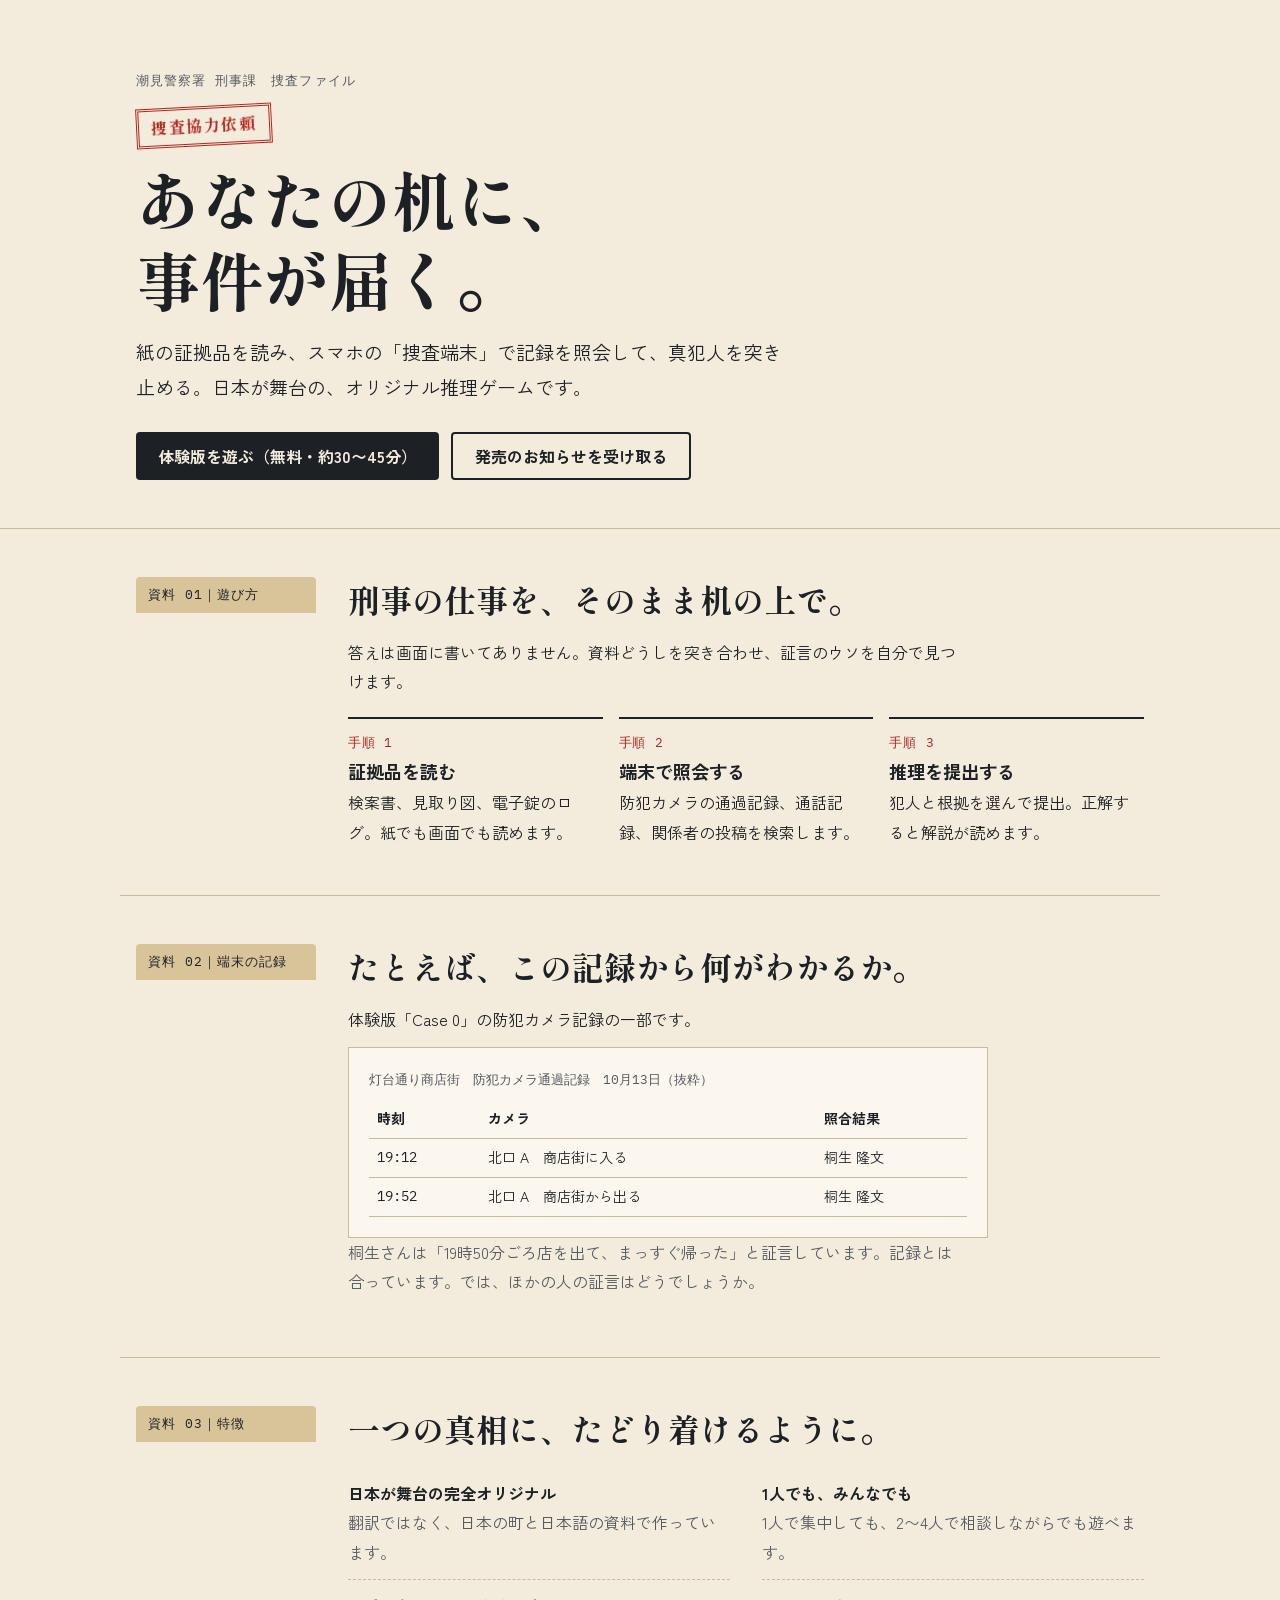
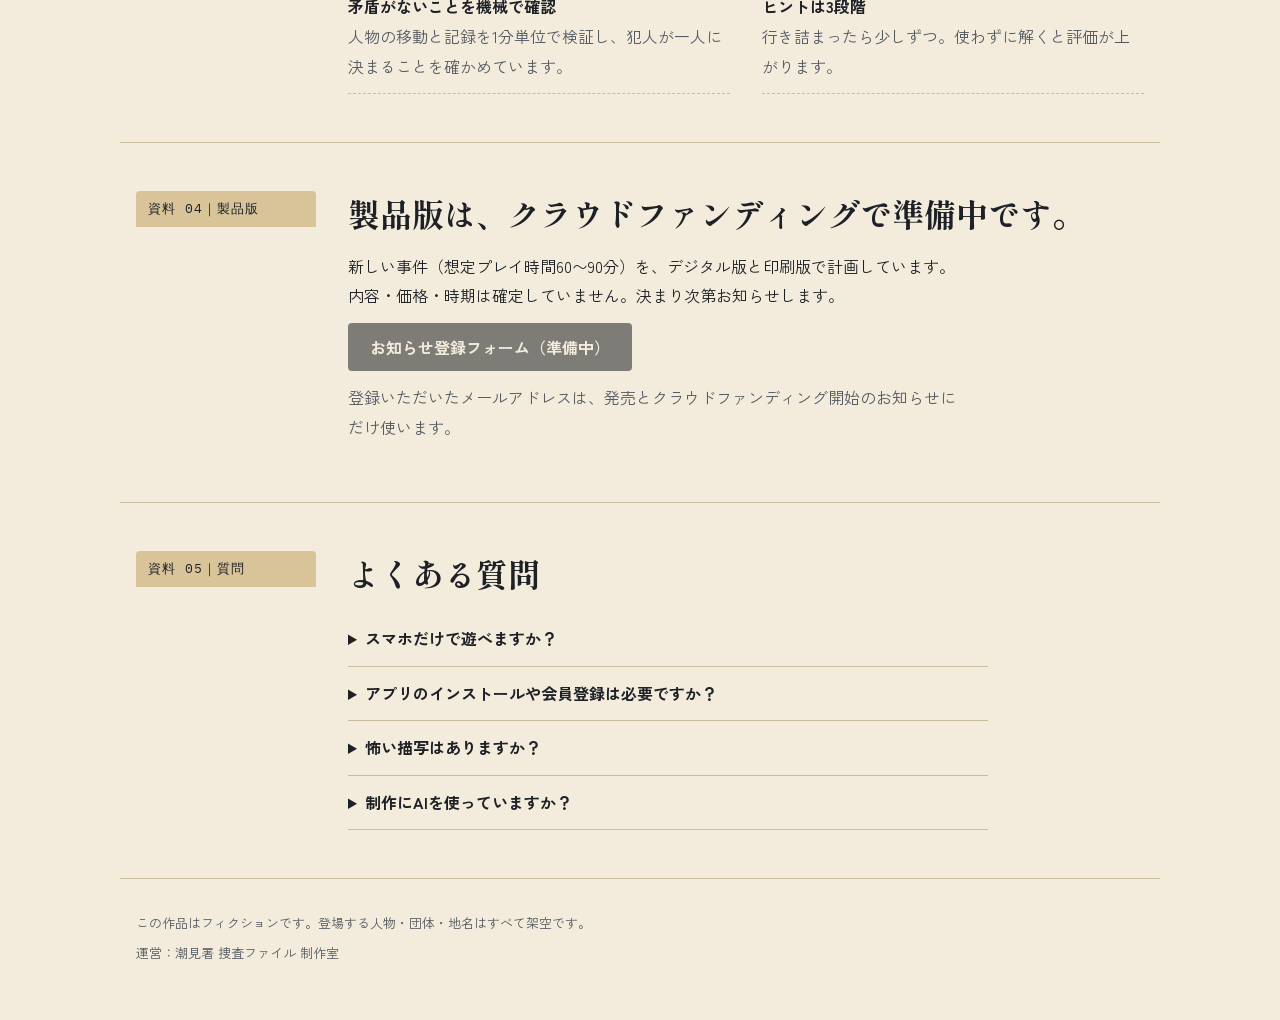
==== index.html @ 1a05a757 "Publish landing page and trial Case 0 Co-Authored-By: Claude Opus 5.5 <noreply@anthropic.com> Claude" ====
<!doctype html>
<html lang="ja">
<head>
  <meta charset="utf-8">
  <meta name="viewport" content="width=device-width, initial-scale=1">
  <title>潮見署 捜査ファイル</title>
  <meta name="description" content="紙の証拠品とスマホの捜査端末で真犯人を突き止める、日本が舞台のオリジナル推理ゲーム。体験版を無料公開中。">
  <link rel="preconnect" href="https://fonts.googleapis.com">
  <link rel="preconnect" href="https://fonts.gstatic.com" crossorigin>
  <link rel="stylesheet" href="https://fonts.googleapis.com/css2?family=Shippori+Mincho+B1:wght@600;800&family=Zen+Kaku+Gothic+New:wght@400;700&family=IBM+Plex+Mono:wght@500&display=swap">
  <style>
    /* レイアウト：捜査資料の綴じ込み。左に索引ラベル、右に資料本文。スマホでは1列 */
    :root {
      --paper: #f3ecdc;      /* 捜査ファイルの用紙 */
      --folder: #d9c49a;     /* マニラフォルダ */
      --ink: #1d2126;        /* 本文インク */
      --ink-soft: #545a62;
      --stamp: #b3261e;      /* 朱肉 */
      --rule: #c9bb9c;
      --surface: #fbf7ee;
      --font-display: "Shippori Mincho B1", "Hiragino Mincho ProN", "Yu Mincho", serif;
      --font-body: "Zen Kaku Gothic New", "Hiragino Sans", "Noto Sans JP", "Yu Gothic", sans-serif;
      --font-data: "IBM Plex Mono", ui-monospace, "SFMono-Regular", Menlo, monospace;
    }
    @media (prefers-color-scheme: dark) {
      :root:not([data-theme="light"]) {
        --paper: #17191c; --folder: #3a3326; --ink: #ebe4d4; --ink-soft: #a9a294;
        --stamp: #ef6b5f; --rule: #3b3d40; --surface: #202327; color-scheme: dark;
      }
    }
    :root[data-theme="dark"] {
      --paper: #17191c; --folder: #3a3326; --ink: #ebe4d4; --ink-soft: #a9a294;
      --stamp: #ef6b5f; --rule: #3b3d40; --surface: #202327; color-scheme: dark;
    }

    * { box-sizing: border-box; }
    html, body { margin: 0; }
    body {
      background: var(--paper); color: var(--ink);
      font-family: var(--font-body); font-size: 16px; line-height: 1.85;
      overflow-x: hidden;
    }
    a { color: inherit; }
    :focus-visible { outline: 3px solid var(--stamp); outline-offset: 3px; }
    .wrap { max-width: 1040px; margin: 0 auto; padding-left: max(16px, env(safe-area-inset-left, 0px)); padding-right: max(16px, env(safe-area-inset-right, 0px)); }

    /* ヒーロー */
    .hero { padding-block: 56px 48px; border-bottom: 1px solid var(--rule); }
    .file-no { font-family: var(--font-data); font-size: 13px; letter-spacing: .08em; color: var(--ink-soft); }
    .hero h1 {
      font-family: var(--font-display); font-weight: 800;
      font-size: clamp(34px, 7vw, 64px); line-height: 1.25; margin: 12px 0 16px; text-wrap: balance;
    }
    .hero .lead { font-size: clamp(16px, 2.2vw, 19px); max-width: 34em; margin: 0 0 28px; }
    .stamp {
      display: inline-block; font-family: var(--font-display); font-weight: 800; color: var(--stamp);
      border: 3px double var(--stamp); padding: 2px 12px; transform: rotate(-3deg); letter-spacing: .1em;
    }
    .cta { display: flex; flex-wrap: wrap; gap: 12px; }
    .btn {
      display: inline-flex; align-items: center; justify-content: center; min-height: 48px;
      padding: 0 22px; border-radius: 4px; font: 700 16px var(--font-body); text-decoration: none; cursor: pointer;
    }
    .btn.primary { background: var(--ink); color: var(--paper); }
    .btn.ghost { border: 2px solid var(--ink); color: var(--ink); background: transparent; }
    .btn[aria-disabled="true"] { opacity: .55; cursor: not-allowed; }

    /* 綴じ込みセクション */
    .sheet { display: grid; grid-template-columns: 180px minmax(0, 1fr); gap: 32px; padding-block: 48px; border-bottom: 1px solid var(--rule); }
    .tab-label {
      align-self: start; font-family: var(--font-data); font-size: 13px; letter-spacing: .08em;
      background: var(--folder); color: var(--ink); padding: 6px 12px; border-radius: 4px 4px 0 0;
    }
    .sheet h2 { font-family: var(--font-display); font-size: clamp(24px, 3.6vw, 32px); line-height: 1.4; margin: 0 0 16px; text-wrap: balance; }
    .sheet p { max-width: 38em; margin: 0 0 12px; }
    .muted { color: var(--ink-soft); }

    .steps { list-style: none; padding: 0; margin: 20px 0 0; display: grid; gap: 16px; grid-template-columns: repeat(3, minmax(0, 1fr)); counter-reset: s; }
    .steps li { counter-increment: s; border-top: 2px solid var(--ink); padding-top: 12px; }
    .steps li::before { content: "手順 " counter(s); display: block; font-family: var(--font-data); font-size: 13px; color: var(--stamp); letter-spacing: .06em; }
    .steps strong { display: block; font-size: 18px; }

    .facts { display: grid; grid-template-columns: repeat(2, minmax(0, 1fr)); gap: 0 32px; margin: 8px 0 0; }
    .facts div { border-bottom: 1px dashed var(--rule); padding: 12px 0; }
    .facts dt { font-weight: 700; }
    .facts dd { margin: 0; color: var(--ink-soft); }

    .record { background: var(--surface); border: 1px solid var(--rule); padding: 20px; max-width: 40em; }
    .record table { width: 100%; border-collapse: collapse; font-size: 14px; }
    .record th, .record td { text-align: left; padding: 6px 8px; border-bottom: 1px solid var(--rule); }
    .record td:first-child { font-family: var(--font-data); font-variant-numeric: tabular-nums; white-space: nowrap; }
    .record caption { text-align: left; font-family: var(--font-data); font-size: 13px; color: var(--ink-soft); padding-bottom: 8px; }
    .table-wrap { overflow-x: auto; }

    details { border-bottom: 1px solid var(--rule); padding: 12px 0; max-width: 40em; }
    summary { cursor: pointer; font-weight: 700; }
    details p { margin: 8px 0 0; }

    footer { padding-block: 32px 48px; font-size: 13px; color: var(--ink-soft); }
    footer p { margin: 0 0 6px; }

    @media (max-width: 720px) {
      .sheet { grid-template-columns: minmax(0, 1fr); gap: 12px; padding-block: 36px; }
      .tab-label { justify-self: start; }
      .steps, .facts { grid-template-columns: minmax(0, 1fr); }
      .btn { width: 100%; }
    }
    @media (prefers-reduced-motion: no-preference) {
      .stamp { animation: press .5s ease-out .2s both; }
      @keyframes press { from { transform: rotate(-3deg) scale(1.4); opacity: 0; } to { transform: rotate(-3deg) scale(1); opacity: 1; } }
    }
  </style>
</head>
<body>
  <header class="hero">
    <div class="wrap">
      <p class="file-no">潮見警察署 刑事課　捜査ファイル</p>
      <span class="stamp">捜査協力依頼</span>
      <h1>あなたの机に、<br>事件が届く。</h1>
      <p class="lead">紙の証拠品を読み、スマホの「捜査端末」で記録を照会して、真犯人を突き止める。日本が舞台の、オリジナル推理ゲームです。</p>
      <div class="cta">
        <a class="btn primary" href="play/" id="ctaPlay">体験版を遊ぶ（無料・約30〜45分）</a>
        <a class="btn ghost" id="ctaSignup" href="#signup">発売のお知らせを受け取る</a>
      </div>
    </div>
  </header>

  <main>
    <section class="wrap sheet" aria-labelledby="how">
      <div class="tab-label">資料 01｜遊び方</div>
      <div>
        <h2 id="how">刑事の仕事を、そのまま机の上で。</h2>
        <p>答えは画面に書いてありません。資料どうしを突き合わせ、証言のウソを自分で見つけます。</p>
        <ol class="steps">
          <li><strong>証拠品を読む</strong>検案書、見取り図、電子錠のログ。紙でも画面でも読めます。</li>
          <li><strong>端末で照会する</strong>防犯カメラの通過記録、通話記録、関係者の投稿を検索します。</li>
          <li><strong>推理を提出する</strong>犯人と根拠を選んで提出。正解すると解説が読めます。</li>
        </ol>
      </div>
    </section>

    <section class="wrap sheet" aria-labelledby="sample">
      <div class="tab-label">資料 02｜端末の記録</div>
      <div>
        <h2 id="sample">たとえば、この記録から何がわかるか。</h2>
        <p>体験版「Case 0」の防犯カメラ記録の一部です。</p>
        <div class="record">
          <div class="table-wrap">
            <table>
              <caption>灯台通り商店街　防犯カメラ通過記録　10月13日（抜粋）</caption>
              <thead><tr><th scope="col">時刻</th><th scope="col">カメラ</th><th scope="col">照合結果</th></tr></thead>
              <tbody>
                <tr><td>19:12</td><td>北口 A　商店街に入る</td><td>桐生 隆文</td></tr>
                <tr><td>19:52</td><td>北口 A　商店街から出る</td><td>桐生 隆文</td></tr>
              </tbody>
            </table>
          </div>
        </div>
        <p class="muted">桐生さんは「19時50分ごろ店を出て、まっすぐ帰った」と証言しています。記録とは合っています。では、ほかの人の証言はどうでしょうか。</p>
      </div>
    </section>

    <section class="wrap sheet" aria-labelledby="features">
      <div class="tab-label">資料 03｜特徴</div>
      <div>
        <h2 id="features">一つの真相に、たどり着けるように。</h2>
        <dl class="facts">
          <div><dt>日本が舞台の完全オリジナル</dt><dd>翻訳ではなく、日本の町と日本語の資料で作っています。</dd></div>
          <div><dt>1人でも、みんなでも</dt><dd>1人で集中しても、2〜4人で相談しながらでも遊べます。</dd></div>
          <div><dt>矛盾がないことを機械で確認</dt><dd>人物の移動と記録を1分単位で検証し、犯人が一人に決まることを確かめています。</dd></div>
          <div><dt>ヒントは3段階</dt><dd>行き詰まったら少しずつ。使わずに解くと評価が上がります。</dd></div>
        </dl>
      </div>
    </section>

    <section class="wrap sheet" aria-labelledby="signup">
      <div class="tab-label">資料 04｜製品版</div>
      <div>
        <h2 id="signup">製品版は、クラウドファンディングで準備中です。</h2>
        <p>新しい事件（想定プレイ時間60〜90分）を、デジタル版と印刷版で計画しています。内容・価格・時期は確定していません。決まり次第お知らせします。</p>
        <p><a class="btn primary" id="signupLink" aria-disabled="true" role="link">お知らせ登録フォーム（準備中）</a></p>
        <p class="muted">登録いただいたメールアドレスは、発売とクラウドファンディング開始のお知らせにだけ使います。</p>
      </div>
    </section>

    <section class="wrap sheet" aria-labelledby="faq">
      <div class="tab-label">資料 05｜質問</div>
      <div>
        <h2 id="faq">よくある質問</h2>
        <details><summary>スマホだけで遊べますか？</summary><p>はい。証拠品はすべて端末の中でも読めます。印刷は好みでどうぞ。</p></details>
        <details><summary>アプリのインストールや会員登録は必要ですか？</summary><p>不要です。ブラウザで開くだけで遊べます。進み具合はお使いの端末の中にだけ保存されます。</p></details>
        <details><summary>怖い描写はありますか？</summary><p>事件は扱いますが、残酷な描写はしていません。</p></details>
        <details><summary>制作にAIを使っていますか？</summary><p>はい。シナリオの文章とプログラムの制作にAIを使い、矛盾の検証を自動テストで行っています。公開前に、人によるテストプレイでも確認します。</p></details>
      </div>
    </section>
  </main>

  <footer class="wrap">
    <p>この作品はフィクションです。登場する人物・団体・地名はすべて架空です。</p>
    <p>運営：潮見署 捜査ファイル 制作室</p>
  </footer>
  <script>
    // アンケート／登録フォームのURLが決まったらここに設定する
    window.SIGNUP_URL = "";
    (function () {
      var a = document.getElementById("signupLink");
      if (window.SIGNUP_URL) {
        a.href = window.SIGNUP_URL; a.target = "_blank"; a.rel = "noopener";
        a.removeAttribute("aria-disabled"); a.removeAttribute("role");
        a.textContent = "お知らせ登録フォームを開く";
      }
    })();
  </script>
</body>
</html>
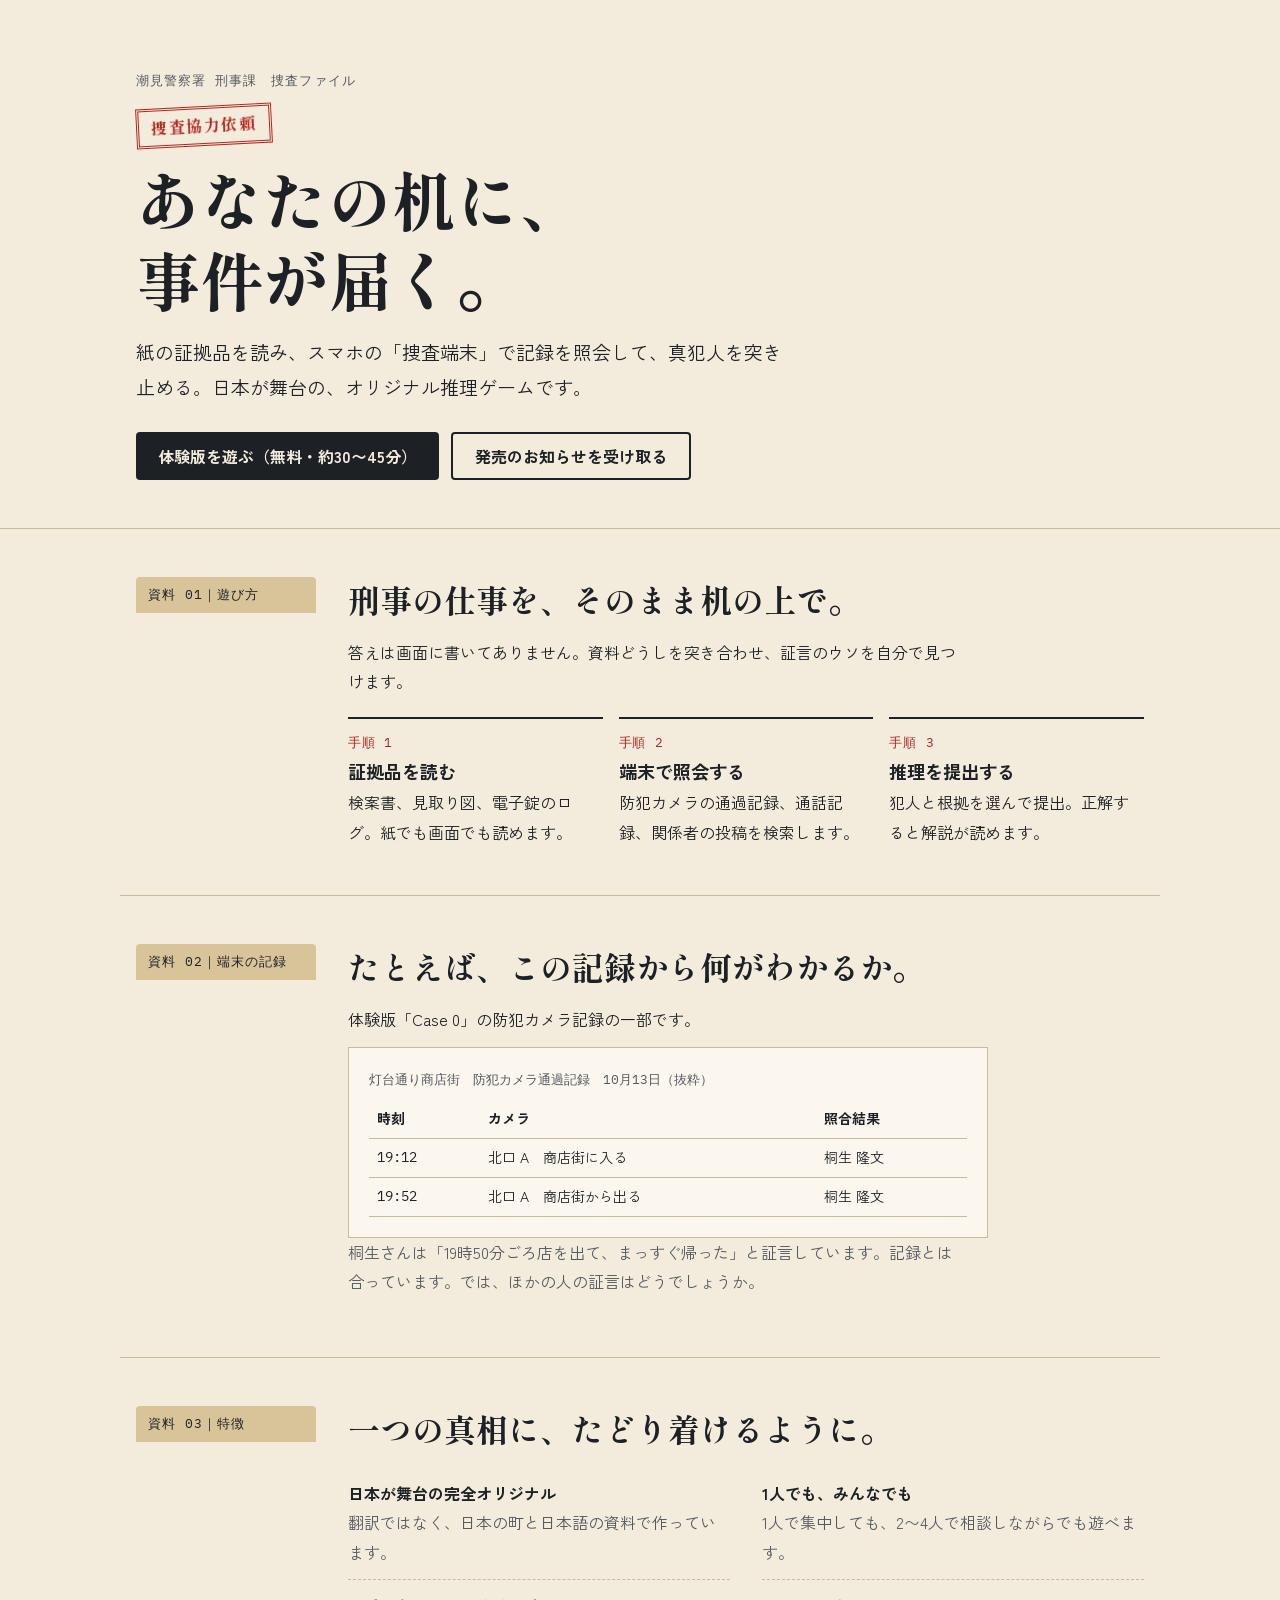
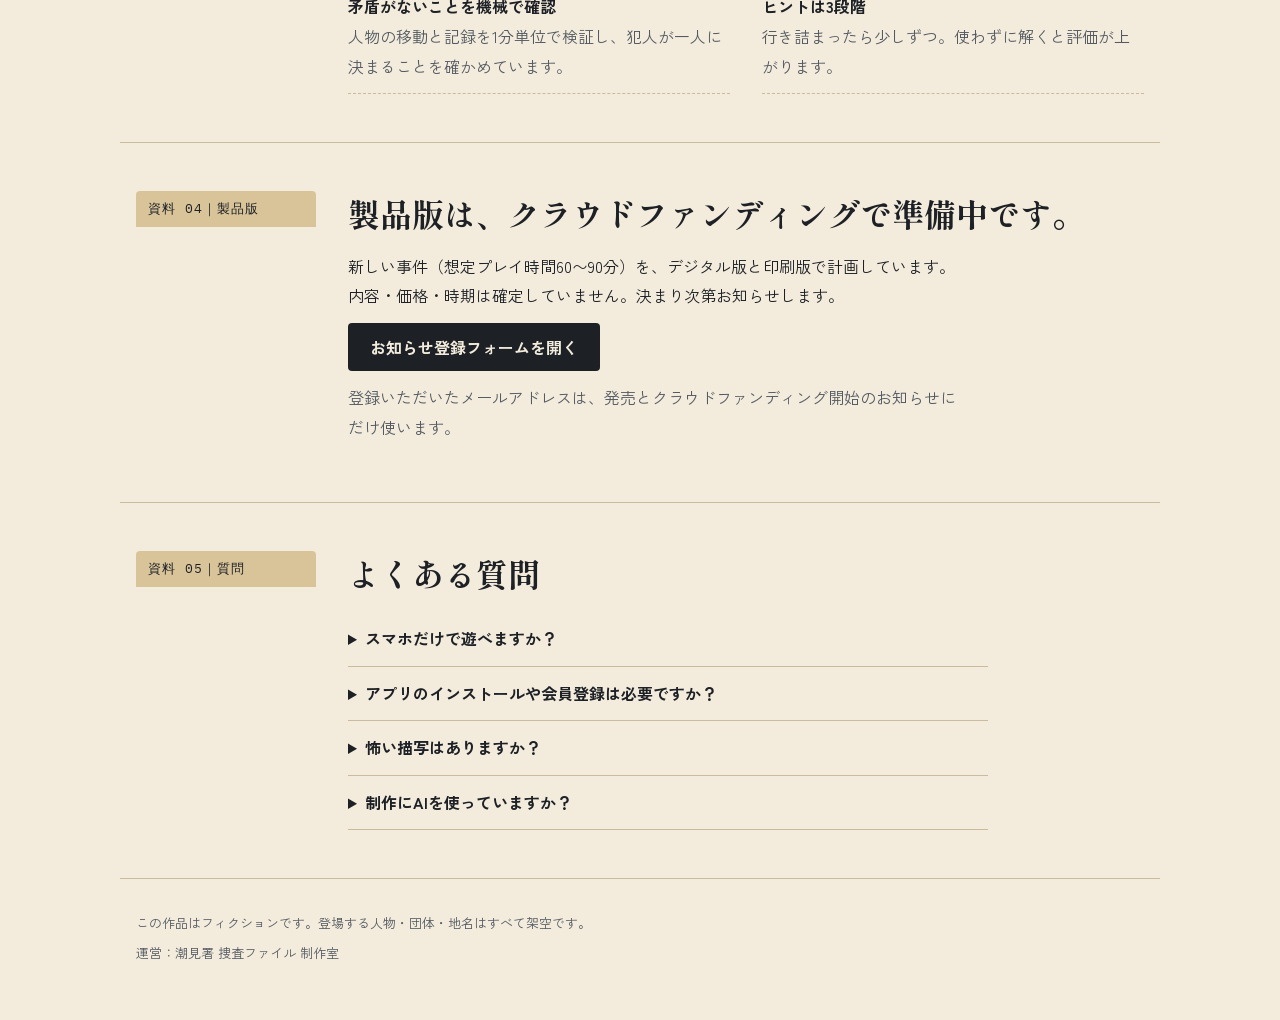
==== commit afe6e878: "Add survey and signup form links Co-Authored-By: Claude Opus 5.5 <noreply@anthropic.com> Claude-Sess" ====
--- a/index.html
+++ b/index.html
@@ -201,7 +201,7 @@
   </footer>
   <script>
     // アンケート／登録フォームのURLが決まったらここに設定する
-    window.SIGNUP_URL = "";
+    window.SIGNUP_URL = "https://docs.google.com/forms/d/e/1FAIpQLScRokcDfhjvwuOhZ-O7tfYH8JH3yPf3SVJQbfSzDrbhlscqkQ/viewform";
     (function () {
       var a = document.getElementById("signupLink");
       if (window.SIGNUP_URL) {
